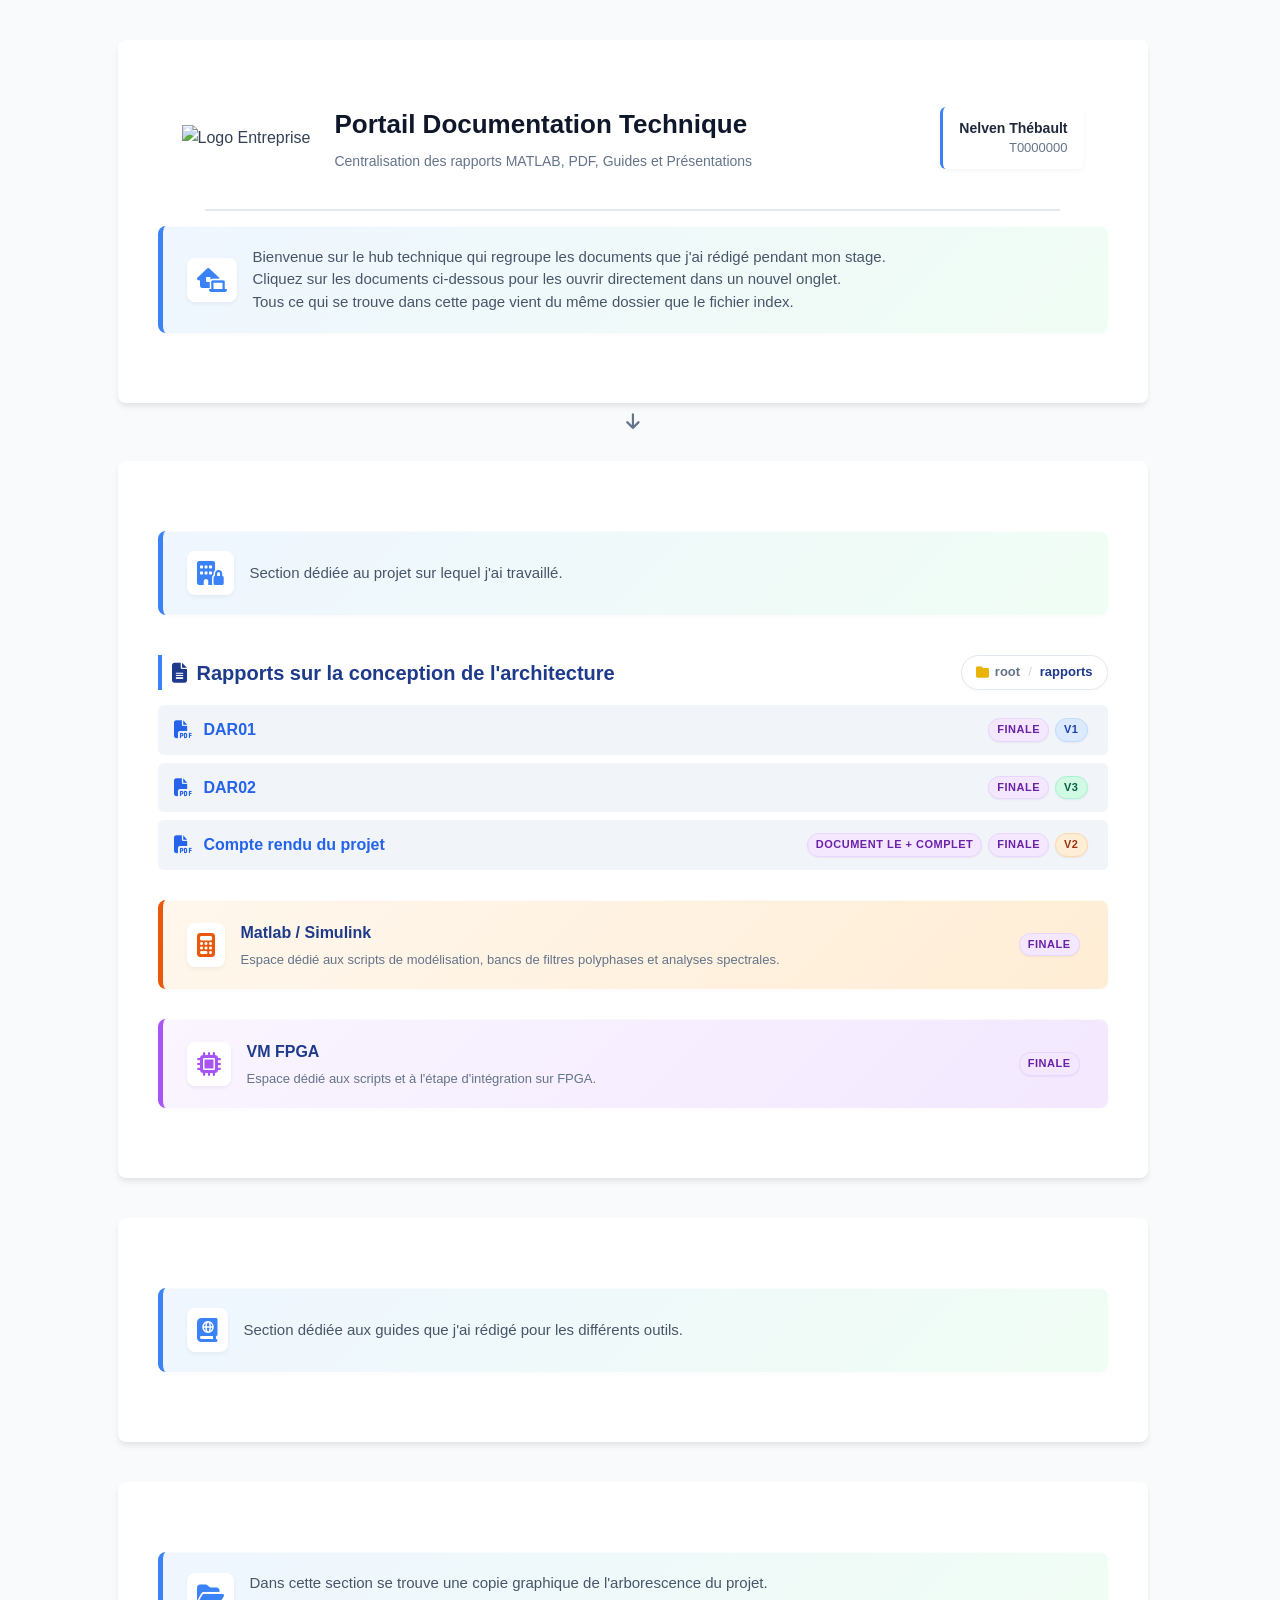
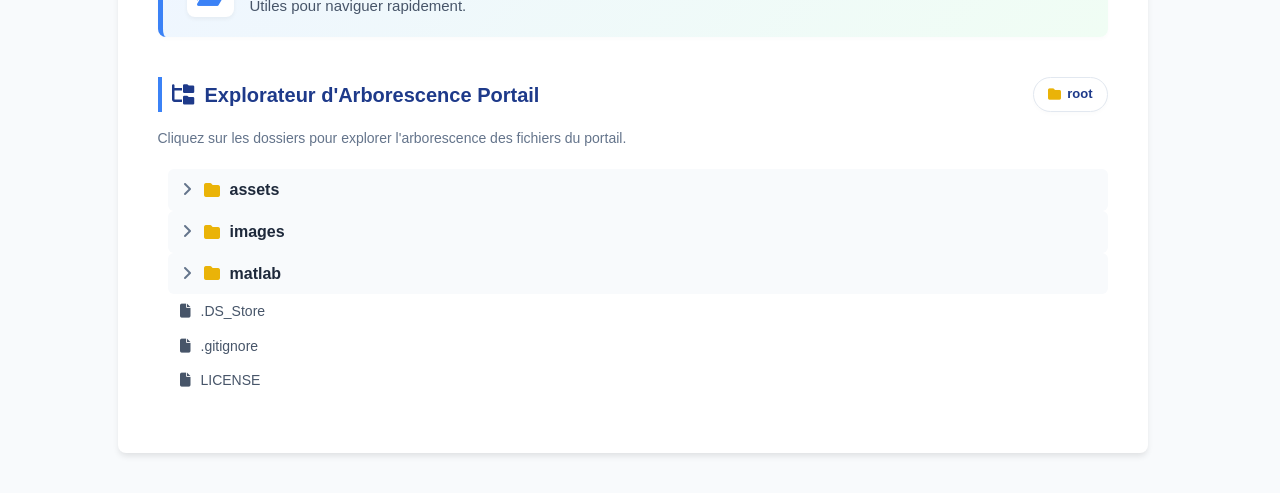
==== index.html @ 9fe00c9d "setup" ====
<!DOCTYPE html>
<html lang="fr">
<head>
    <meta charset="UTF-8">
    <title>Portail de Documentation Technique</title>
    <link rel="stylesheet" href="https://cdnjs.cloudflare.com/ajax/libs/font-awesome/6.5.1/css/all.min.css">
    <link rel="stylesheet" href="assets/style.css">
    <link rel="icon" type="image/svg+xml" href="assets/favicon.svg">
    <link rel="stylesheet" href="https://cdn.jsdelivr.net/npm/katex@0.16.9/dist/katex.min.css">

    <script defer src="https://cdn.jsdelivr.net/npm/katex@0.16.9/dist/katex.min.js"></script>

    <script defer src="https://cdn.jsdelivr.net/npm/katex@0.16.9/dist/contrib/auto-render.min.js" 
        onload="renderMathInElement(document.body);"></script>
</head>
<body>

    <div class="container">

        <header class="main-header">
            <div class="logo-container">
                <img src="images/logo.png" alt="Logo Entreprise" class="logo">
            </div>
            
            <div class="header-text">
                <h1>Portail Documentation Technique</h1>
                <p>Centralisation des rapports MATLAB, PDF, Guides et Présentations</p>
            </div>

            <div class="user-info">
                <div class="user-name">Nelven Thébault</div>
                <div>T0000000</div>
            </div>
        </header>
    
      <div class="welcome-box">
        <i class="fa-solid fa-house-laptop"></i>
        <p>Bienvenue sur le hub technique qui regroupe les documents que j'ai rédigé pendant mon stage.
            <br> Cliquez sur les documents ci-dessous pour les ouvrir directement dans un nouvel onglet.
            <br> Tous ce qui se trouve dans cette page vient du même dossier que le fichier index.
        </p>
      </div>
    </div>

    <p style="display: flex; justify-content: center; align-items: center; margin: 10px 0 -10px 0;">
      <i class="fa-solid fa-arrow-down" style="color: #64748b; font-size: 18px;"></i>
    </p>

    <div class="sub-container">
      <div class="welcome-box">
        <i class="fa-solid fa-building-lock"></i>
        <p>Section dédiée au projet sur lequel j'ai travaillé.
        </p>
      </div>
        <h2 class="has-nav">
          <span><i class="fa-solid fa-file-alt"></i> Rapports sur la conception de l'architecture</span>
          <span class="location-pill" data-tooltip="Emplacement du dossier dans le projet">
              <i class="fa-solid fa-folder icon-folder"></i>
              <span class="path-root">root</span>
              <span class="path-separator">/</span>
              <span class="path-current">rapports</span>
          </span>
      </h2>
      <ul class="doc-list">
          <li>
              <a href="rapports/DAR01_AMI_Bi-freq_v1_0.pdf" target="_blank" data-tooltip="[FR] Objectif technique
              ">
                  <i class="fa-solid fa-file-pdf doc-icon icon-pdf"></i> DAR01
                  <span class="badge-group">
                      <span class="badge v-finale">finale</span>
                      <span class="badge v-blue">V1</span>
                  </span>
              </a>
          </li>
          <li>
              <a href="rapports/DAR02_AMI_Bi-freq_v3_0.pdf" target="_blank" data-tooltip="[FR] Objectif technique">
                  <i class="fa-solid fa-file-pdf doc-icon icon-pdf"></i> DAR02
                  <span class="badge-group">
                      <span class="badge v-finale">finale</span>
                      <span class="badge v-green">V3</span>
                  </span>
              </a>
          </li>
          <li>
            <a href="assets/attente.html?message=Fichier%20pas%20encore%20ajoute" target="_blank" data-tooltip="[FR] Objectif technique : un rapport qui explique et
                résume tout ce que j'ai fait concernant le projet AMI.">
                <i class="fa-solid fa-file-pdf doc-icon icon-pdf"></i> Compte rendu du projet
                <span class="badge-group">
                    <span class="badge v-finale">document le + complet</span>
                    <span class="badge v-finale">finale</span>
                    <span class="badge v-orange">V2</span>
                </span>
            </a>
        </li>
      </ul>
 
        <a href="matlab/index.html" class="welcome-box clickable-box border-orange orange-theme" data-tooltip="Accéder à l'index des scripts de simulation, analyses temporelles et fonctions de traitement du signal MATLAB.">
            <i class="fa-solid fa-calculator icon-matlab"></i>
            
            <div class="box-content">
                <h3>Matlab / Simulink</h3>
                <p>Espace dédié aux scripts de modélisation, bancs de filtres polyphases et analyses spectrales.</p>
            </div>
            
            <span class="badge-group">
                <span class="badge v-finale">Finale</span>
            </span>
        </a>
    
        <a href="assets/attente.html?message=Espace%20pas%20encore%20pret" class="welcome-box clickable-box border-purple purple-theme" data-tooltip="Accéder à l'environnement de synthèse, outils de placement-routage et programmation FPGA.">
            <i class="fa-solid fa-microchip icon-fpga"></i>
            
            <div class="box-content">
                <h3>VM FPGA</h3>
                <p>Espace dédié aux scripts et à l'étape d'intégration sur FPGA.</p>
            </div>
            
            <span class="badge-group">
                <span class="badge v-finale">Finale</span>
            </span>
        </a>
    </div>

    <div class="sub-container">
        <div class="welcome-box">
            <i class="fa-solid fa-atlas"></i>
            <p>Section dédiée aux guides que j'ai rédigé pour les différents outils.
            </p>
        </div>
    </div>

    <!-- MAJ script python-->

    <div class="tree-container">
        <div class="welcome-box">
            <i class="fa-solid fa-folder-open"></i>
            <p>Dans cette section se trouve une copie graphique de l'arborescence du projet.
                <br> Utiles pour naviguer rapidement.
            </p>
        </div>
        <h2 class="has-nav">
            <span><i class="fa-solid fa-folder-tree"></i> Explorateur d'Arborescence Portail</span>
            <span class="location-pill" data-tooltip="Emplacement du dossier dans le projet">
                <i class="fa-solid fa-folder icon-folder"></i>
                <span class="path-current">root</span>
            </span>
        </h2>
        <p style="font-size: 14px; color: #64748b; margin-bottom: 20px;">Cliquez sur les dossiers pour explorer l'arborescence des fichiers du portail.</p>
    
        <ul class="tree-view">
            
            <span style="display:none;" id="START_KEY"></span>
<li>
  <details>
    <summary><i class='fa-solid fa-folder icon-folder'></i> assets</summary>
    <div class='folder-content'>
      <ul class='tree-view'>
<li>
  <a class='file-item' href='assets/favicon.svg' target='_blank'>
    <i class='fa-solid fa-file-image icon-tree-image'></i> favicon.svg
  </a>
</li>
<li>
  <a class='file-item' href='assets/faviconF.svg' target='_blank'>
    <i class='fa-solid fa-file-image icon-tree-image'></i> faviconF.svg
  </a>
</li>
<li>
  <a class='file-item' href='assets/faviconM.svg' target='_blank'>
    <i class='fa-solid fa-file-image icon-tree-image'></i> faviconM.svg
  </a>
</li>
      </ul>
    </div>
  </details>
</li>
<li>
  <details>
    <summary><i class='fa-solid fa-folder icon-folder'></i> images</summary>
    <div class='folder-content'>
      <ul class='tree-view'>
<li>
  <a class='file-item' href='images/.DS_Store' target='_blank'>
    <i class='fa-solid fa-file icon-generic'></i> .DS_Store
  </a>
</li>
      </ul>
    </div>
  </details>
</li>
<li>
  <details>
    <summary><i class='fa-solid fa-folder icon-folder'></i> matlab</summary>
    <div class='folder-content'>
      <ul class='tree-view'>
      </ul>
    </div>
  </details>
</li>
<li>
  <a class='file-item' href='.DS_Store' target='_blank'>
    <i class='fa-solid fa-file icon-generic'></i> .DS_Store
  </a>
</li>
<li>
  <a class='file-item' href='.gitignore' target='_blank'>
    <i class='fa-solid fa-file icon-generic'></i> .gitignore
  </a>
</li>
<li>
  <a class='file-item' href='LICENSE' target='_blank'>
    <i class='fa-solid fa-file icon-generic'></i> LICENSE
  </a>
</li>

<span style="display:none;" id="END_KEY"></span>
            
        </ul> 
    </div>
  <div id="lightbox" class="lightbox" onclick="closeLightbox()">
      <span class="lightbox-close">&times;</span>
      <img id="lightbox-img" src="" alt="Version agrandie">
  </div>
  <script src="assets/lightbox.js" defer></script>
</body>
</html>
---- assets/style.css ----
/* ==========================================
   CHARTE GRAPHIQUE PARTAGÉE (style.css)
   ========================================== 

   -----
   Nelven THEBAULT - 20/06/2026
   -----
*/

/* DÉFINITION DES VARIABLES DE COULEURS (Thème Bleu par défaut) */
:root {
    --theme-primary: #3b82f6;       /* Bleu vif d'origine */
    --theme-dark: #1e3a8a;          /* Bleu foncé d'origine */
    --theme-hover: #2563eb;         /* Bleu hover d'origine */
    --theme-shadow-rgb: 37, 99, 235; /* Base RVB pour l'ombre de l'animation */
}

/* CONFIGURATION DE BASE */
body {
    font-family: 'Segoe UI', Tahoma, Geneva, Verdana, sans-serif;
    line-height: 1.6;
    margin: 0;
    padding: 40px;
    background-color: #f8fafc;
    color: #334155;
}

.container {
    max-width: 950px;
    margin: 0 auto;
    background: #ffffff;
    padding: 40px;
    border-radius: 8px;
    box-shadow: 0 4px 6px -1px rgb(0 0 0 / 0.1);
}

/* BOUTON RETOUR CENTRALISÉ */
.btn-back {
    display: inline-flex;
    align-items: center;
    gap: 8px;
    color: #64748b;
    text-decoration: none;
    font-weight: 600;
    font-size: 14px;
    margin-bottom: 20px;
    padding: 6px 12px;
    border-radius: 6px;
    background: #f1f5f9;
    transition: all 0.2s ease;
    width: fit-content;
}

.btn-back:hover {
    color: var(--theme-primary); /* S'adapte automatiquement à la couleur de la page ! */
    background: #e2e8f0;
    transform: translateX(-2px);
}

/* EN-TÊTE CONFIGURÉ EN FLEXBOX ANTI-ZOOM & STYLE "WELCOME BOX" */
.main-header {
    display: flex;
    align-items: center; 
    gap: 24px;          
    margin-bottom: 30px;
    padding: 24px;
    flex-wrap: wrap; 
    position: relative; 
}

/* CRÉATION DE LA LIGNE GRISE SÉPARATRICE RACCOURCIE ET CENTRÉE */
.main-header::after {
    content: "";
    position: absolute;
    bottom: -15px; 
    left: 5%;      
    width: 90%;    
    height: 2px;   
    background-color: #e2e8f0; 
}

.logo-container {
    flex-shrink: 0;     
    display: flex;
    align-items: center;
}

.logo {
    max-height: 60px;   
    width: auto;        
    display: block;
    object-fit: contain;
}

.header-text {
    flex: 1;
    min-width: 250px; 
}

.header-text h1 {
    font-size: 26px;
    color: #0f172a;
    margin: 0;
}

.header-text p {
    font-size: 14px;
    color: #64748b;
    margin: 4px 0 0 0;
}

/* BLOC COORDONNÉES ASSORTI ET SÉCURISÉ POUR LE ZOOM */
.user-info {
    margin-left: auto;  
    text-align: right;  
    font-size: 13px;
    line-height: 1.4;
    color: #64748b;
    background: #ffffff;
    padding: 12px 16px;
    border-radius: 6px;
    box-shadow: 0 2px 4px rgba(0, 0, 0, 0.04);
    border-left: 3px solid var(--theme-primary); 
    flex-shrink: 0;
}

.user-info .user-name {
    font-weight: 600;
    color: #1e293b;
    font-size: 14px;
}

/* SECTIONS & CONTENU */
h2 {
    font-size: 20px;
    color: var(--theme-dark); 
    margin-top: 40px;
    margin-bottom: 15px;
    border-left: 4px solid var(--theme-primary); 
    padding-left: 10px;
}

/* CLASSE DÉRIVÉE POUR LES TITRES AVEC NAVIGATION / PILULE */
h2.has-nav {
    display: flex;
    justify-content: space-between; /* Pousse la pilule tout à droite */
    align-items: center;            /* Aligne verticalement le titre et la pilule */
}

/* Optionnel : Empêche l'icône et le texte du titre de se décoller */
h2.has-nav > span:first-child {
    display: inline-flex;
    align-items: center;
    gap: 10px; /* Garde l'icône et le texte soudés */
}

.doc-list {
    list-style: none;
    padding: 0;
    margin: 0;
}

.doc-list li {
    padding: 12px 16px;
    background: #f1f5f9;
    margin-bottom: 8px;
    border-radius: 6px;
    transition: background-color 0.3s ease, box-shadow 0.3s ease;
}

.doc-list li:hover {
    background: #e2e8f0;
    animation: docBreath 3s ease-in-out infinite; 
}

@keyframes docBreath {
    0% {
        box-shadow: 0 0 0 0 rgba(var(--theme-shadow-rgb), 0);
        transform: scale(1);
    }
    50% {
        box-shadow: 0 4px 12px rgba(var(--theme-shadow-rgb), 0.15);
        transform: scale(1.005); 
    }
    100% {
        box-shadow: 0 0 0 0 rgba(var(--theme-shadow-rgb), 0);
        transform: scale(1);
    }
}

.doc-list a {
    color: var(--theme-hover); 
    text-decoration: none;
    font-weight: 600;
    display: flex;
    align-items: center;
    gap: 12px;       
    width: 100%;     
}

.doc-list a:hover {
    color: #1e293b;
}

.doc-icon { font-size: 18px; }

.welcome-text {
    text-align: center;
    color: #64748b;
    font-size: 15px;
    margin-top: 20px;
    margin-bottom: 20px;
}

/* BLOC D'ACCUEIL MODERNE */
.welcome-box {
    background: linear-gradient(135deg, #eff6ff 0%, #f0fdf4 100%); 
    border-left: 5px solid var(--theme-primary); 
    border-radius: 8px; 
    padding: 20px 24px;
    margin: 30px 0;
    box-shadow: 0 2px 4px rgba(0, 0, 0, 0.02), inset 0 1px 0 rgba(255, 255, 255, 0.6);
    display: flex;
    align-items: center;
    gap: 16px; 
}

.welcome-box i {
    font-size: 24px;
    color: var(--theme-primary); 
    background: #ffffff;
    padding: 10px;
    border-radius: 8px;
    box-shadow: 0 2px 4px rgba(0, 0, 0, 0.05);
}

.welcome-box p {
    margin: 0;
    font-size: 15px;
    color: #475569;
    font-weight: 500;
    line-height: 1.5;
    text-align: left; 
}

/* Déclinaison Orange (Idéal pour la section MATLAB / Simulink) */
.welcome-box.orange-theme {
    background: linear-gradient(135deg, #fff7ed 0%, #ffedd5 100%); /* Dégradé doux vers l'orange */
    border-left: 5px solid #e15b13; /* Bordure orange MATLAB active */
}

/* Déclinaison Violette (Idéal pour la section FPGA / Hardware) */
.welcome-box.purple-theme {
    background: linear-gradient(135deg, #faf5ff 0%, #f3e8ff 100%); /* Dégradé doux vers le violet */
    border-left: 5px solid #8b5cf6; /* Bordure violette active */
}

.tree-container, .new-container, .sub-container {
    max-width: 950px;
    margin: 40px auto 0 auto; 
    background: #ffffff;
    padding: 40px;
    border-radius: 8px;
    box-shadow: 0 4px 6px -1px rgb(0 0 0 / 0.1);
}

/* STYLE DE L'ARBORESCENCE */
.tree-view {
    font-family: 'Segoe UI', Tahoma, Geneva, Verdana, sans-serif;
    list-style-type: none;
    padding-left: 10px;
}

.tree-view details {
    margin-custom: 5px;
    transition: all 0.2s ease;
}

.tree-view summary {
    display: flex;
    align-items: center;
    gap: 10px;
    padding: 8px 12px;
    background: #f8fafc;
    border-radius: 6px;
    cursor: pointer;
    font-weight: 600;
    color: #1e293b;
    list-style: none; 
    transition: background 0.2s;
}

.tree-view summary:hover { background: #e2e8f0; }
.tree-view summary::-webkit-details-marker { display: none; }

.tree-view summary::before {
    content: "\f105"; 
    font-family: "Font Awesome 6 Free";
    font-weight: 900;
    color: #64748b;
    transition: transform 0.2s ease;
    width: 14px;
    text-align: center;
}

.tree-view details[open] > summary::before { transform: rotate(90deg); }

.tree-view .folder-content {
    padding-left: 28px;
    margin-top: 4px;
    margin-bottom: 8px;
    border-left: 2px dashed #cbd5e1; 
}

.tree-view .file-item {
    display: flex;
    align-items: center;
    gap: 10px;       
    color: #475569;
    text-decoration: none;
    font-size: 14px;
    border-radius: 4px;
    font-weight: 500;
    padding: 6px 12px;
    width: 100%;
    box-sizing: border-box;
}

.tree-view .file-item:hover {
    background: #f1f5f9;
    color: var(--theme-hover); 
}

.icon-folder { color: #eab308; } 
.icon-tree-pdf { color: #dc2626; } 
.icon-tree-matlab { color: #ea580c; } 
/* Couleur spécifique pour les fichiers images */
.icon-tree-image { color: #0d9488; } /* Vert/Teal */

.badge-group {
    display: flex;
    align-items: center;
    gap: 6px;           
    margin-left: auto;  
    margin-right: 4px;  
    flex-shrink: 0;     
}

.badge {
    display: inline-flex;
    align-items: center;
    justify-content: center;
    font-size: 11px;
    font-weight: 700;
    padding: 2px 8px;
    border-radius: 20px;
    text-transform: uppercase;
    letter-spacing: 0.5px;
    user-select: none;
    box-shadow: 0 1px 2px rgba(0, 0, 0, 0.05);
    flex-shrink: 0;
}

.badge.v-blue { background-color: #dbeafe; color: #1e40af; border: 1px solid #bfdbfe; }
.badge.v-green { background-color: #d1fae5; color: #065f46; border: 1px solid #a7f3d0; }
.badge.v-orange { background-color: #ffedd5; color: #9a3412; border: 1px solid #fed7aa; }
.badge.v-gray { background-color: #f1f5f9; color: #475569; border: 1px solid #e2e8f0; }
.badge.v-finale { background-color: #f3e8ff; color: #6b21a8; border: 1px solid #e9d5ff; }

/* CONFIGURATION DE L'INFOBULLE */
.doc-list li, .tree-view .file-item { position: relative; }

[data-tooltip]::after {
    content: attr(data-tooltip);
    position: absolute;
    left: 50%;
    transform: translateX(-50%) scale(0.9);
    bottom: 150%;                
    background: linear-gradient(135deg, #eff6ff 0%, #f0fdf4 100%);
    color: #475569;              
    border-left: 4px solid var(--theme-primary); 
    font-size: 13px;
    font-weight: 500;
    line-height: 1.5;
    padding: 10px 14px;
    border-radius: 6px;          
    white-space: normal;         
    width: 280px;                
    box-shadow: 0 10px 15px -3px rgba(var(--theme-shadow-rgb), 0.1), 0 4px 6px -4px rgba(var(--theme-shadow-rgb), 0.1);
    opacity: 0;
    pointer-events: none;        
    transition: opacity 0.2s ease, transform 0.2s ease;
    z-index: 100;                
}

[data-tooltip]::before {
    content: "";
    position: absolute;
    left: 50%;
    transform: translateX(-50%);
    border-width: 6px 6px 0 6px;
    border-style: solid;
    border-color: var(--theme-primary) transparent transparent transparent; 
    bottom: 136%;
    opacity: 0;
    transition: opacity 0.2s ease;
    z-index: 100;
}

[data-tooltip]:hover::after { opacity: 1; transform: translateX(-50%) scale(1); }
[data-tooltip]:hover::before { opacity: 1; }

.clickable-box {
    text-decoration: none; 
    transition: transform 0.25s ease, box-shadow 0.25s ease, background 0.25s ease;
    cursor: pointer;
    width: 100%;
    box-sizing: border-box;
}

.clickable-box:hover {
    transform: translateX(6px); 
    background: linear-gradient(135deg, #eff6ff 0%, #e8fbf0 100%); 
    box-shadow: 0 6px 12px rgba(var(--theme-shadow-rgb), 0.08); 
}

.clickable-box .box-content {
    display: flex;
    flex-direction: column;
    gap: 4px;
    flex: 1; 
}

.clickable-box .box-content h3 {
    margin: 0;
    font-size: 16px;
    color: #1e3a8a; 
    font-weight: 600;
}

.clickable-box .box-content p {
    margin: 0;
    font-size: 13px;
    color: #64748b; 
    font-weight: 400;
}

.clickable-box i.icon-matlab { color: #ea580c; flex-shrink: 0; }
.welcome-box.border-orange { border-left: 5px solid #ea580c; }
.text-orange { color: #9a3412 !important; }

/* BLOC EXTENSIBLE AU SURVOL */
.expandable-item {
    display: flex;
    flex-direction: column; 
    transition: all 0.3s ease-in-out;
}

.expandable-item .source-preview {
    max-height: 0;          
    overflow: hidden;       
    opacity: 0;
    transition: max-height 0.35s ease-in-out, opacity 0.25s ease-in-out, margin-top 0.25s ease-in-out;
    margin-top: 0;
}

.expandable-item .source-preview pre {
    margin: 0;
    padding: 12px;
    background: #ffffff;    
    border-left: 3px solid var(--theme-primary); 
    border-radius: 4px;
    font-family: 'Consolas', 'Courier New', monospace;
    font-size: 12px;
    color: #475569;
    line-height: 1.5;
    overflow-x: auto;       
}

/* L'état survolé/déplié du conteneur global */
.expandable-item:hover .source-preview,
.expandable-item.active .source-preview {
    opacity: 1;
    margin-top: 12px;
    
    /* On donne une marge de manœuvre immense pour que le code + le schéma rentrent */
    max-height: 1500px; 
}

.header-navigation {
    display: flex;
    justify-content: space-between; 
    align-items: center;
    margin-bottom: 20px;
    width: 100%;
}

.btn-back { margin-bottom: 0 !important; }

.location-pill {
    display: inline-flex;
    align-items: center;
    gap: 6px;
    background: #ffffff;
    padding: 6px 14px;
    border-radius: 20px; 
    font-size: 13px;
    font-weight: 600;
    color: #64748b; 
    border: 1px solid #e2e8f0;
    box-shadow: 0 2px 4px rgba(0, 0, 0, 0.02);
    user-select: none;
    cursor: default;
    position: relative; 
}

.location-pill:hover { border-color: #cbd5e1; background: #f8fafc; }
.location-pill i.icon-folder { color: #eab308; }
.path-separator { color: #cbd5e1; font-weight: 400; margin: 0 2px; }
.path-current { color: var(--theme-dark); font-weight: 700; } 

.welcome-box.border-purple { border-left: 5px solid #a855f7; }
.icon-fpga { color: #a855f7 !important; }
.text-purple { color: #6b21a8 !important; }
h2.text-purple { border-left: 4px solid #a855f7; }

html { scrollbar-gutter: stable; }

/* ==========================================================================
   BLOC RÉSUMÉ / COMMENTAIRE DE SECTION (VERSION CENTRÉE ET AFFINÉE)
   ========================================================================== */
   .section-summary {
    font-size: 14px;
    line-height: 1.6;
    color: #475569; /* Gris ardoise doux pour le texte */
    background-color: #f8fafc; /* Bleu/Gris ultra-léger et lumineux */
    
    /* Ajustement de la largeur et centrage automatique */
    width: 90%; /* Occupe 90% de la largeur du conteneur parent */
    max-width: 800px; /* Évite que le bloc devienne trop large sur très grand écran */
    
    /* Centrage horizontal (auto à gauche et à droite) */
    /* -15px en haut pour coller à la welcome-box, 30px en bas pour espacer de la suite */
    margin: -15px auto 30px auto; 
    
    padding: 14px 20px;
    border-radius: 8px; /* Arrondi complet et doux */
    box-shadow: 0 4px 6px -1px rgba(0, 0, 0, 0.01), 0 2px 4px -1px rgba(0, 0, 0, 0.005); /* Ombre ultra-discrète */
    
    border: 1px solid #f1f5f9; /* Bordure presque invisible pour détacher du fond blanc */
}

/* Reste identique pour les mises en valeur */
.section-summary strong {
    color: #1e293b;
    font-weight: 600;
}

/* Styles pour les listes à puces à l'intérieur du résumé */
.section-summary ul {
    margin: 8px 0 0 0;      /* Espace au-dessus de la liste */
    padding-left: 20px;     /* Décale la liste vers la droite */
    list-style-type: disc;  /* Force de jolies puces rondes */
}

.section-summary li {
    margin-bottom: 4px;     /* Espace léger entre chaque ligne de puce */
    color: #475569;         /* Même couleur grise douce que le reste du résumé */
}

/* Supprime la marge du dernier élément pour garder le bloc bien proportionné */
.section-summary li:last-child {
    margin-bottom: 0;
}

/* Couleur historique/communautaire de TeX (Cyan foncé / Sarcelle) */
.icon-tree-tex { color: #008080; }

/* ==========================================================================
   SYSTÈME LIGHTBOX (ZOOM IMAGE STYLE GOOGLE DRIVE)
   ========================================================================== */
   .lightbox {
    display: none; /* Caché par défaut */
    position: fixed;
    z-index: 9999; /* Reste au-dessus de tout le reste de la page */
    top: 0;
    left: 0;
    width: 100%;
    height: 100%;
    background-color: rgba(15, 23, 42, 0.9); /* Fond sombre ardoise très dense */
    backdrop-filter: blur(4px); /* Léger flou de l'arrière-plan pour le style */
    justify-content: center;
    align-items: center;
    cursor: zoom-out;
}

/* L'image agrandie */
/* Style par défaut pour l'image agrandie (PNG, JPG) */
.lightbox img {
    max-width: 90%;
    max-height: 85%;
    object-fit: contain;
    border-radius: 4px;
    box-shadow: 0 25px 50px -12px rgba(0, 0, 0, 0.5);
    background-color: transparent; /* Transparent pour les PNG */
    
    transform: scale(0.95);
    opacity: 0;
    transition: transform 0.2s ease-out, opacity 0.2s ease-out;
}

/* ÉTAT SPÉCIFIQUE : Si l'image ouverte est un schéma SVG */
.lightbox img.is-svg {
    background-color: #ffffff; /* Fond blanc pour faire ressortir les lignes noires */
    padding: 20px;            /* Espace interne pour respirer */
    border-radius: 8px;
    width: 80%;               /* Force le SVG à occuper 80% de la largeur de l'écran */
    max-width: 1000px;        /* Limite maximale pour ne pas pixelliser les textes du schéma */
    height: auto;             /* Conserve les proportions d'origine */
}

/* Quand la lightbox est active */
.lightbox.active {
    display: flex;
}

.lightbox.active img {
    transform: scale(1);
    opacity: 1;
}

/* Bouton Fermer (la croix en haut à droite) */
.lightbox-close {
    position: absolute;
    top: 20px;
    right: 30px;
    color: #f1f5f9;
    font-size: 40px;
    font-weight: bold;
    cursor: pointer;
    transition: color 0.2s;
}

.lightbox-close:hover {
    color: #94a3b8;
}
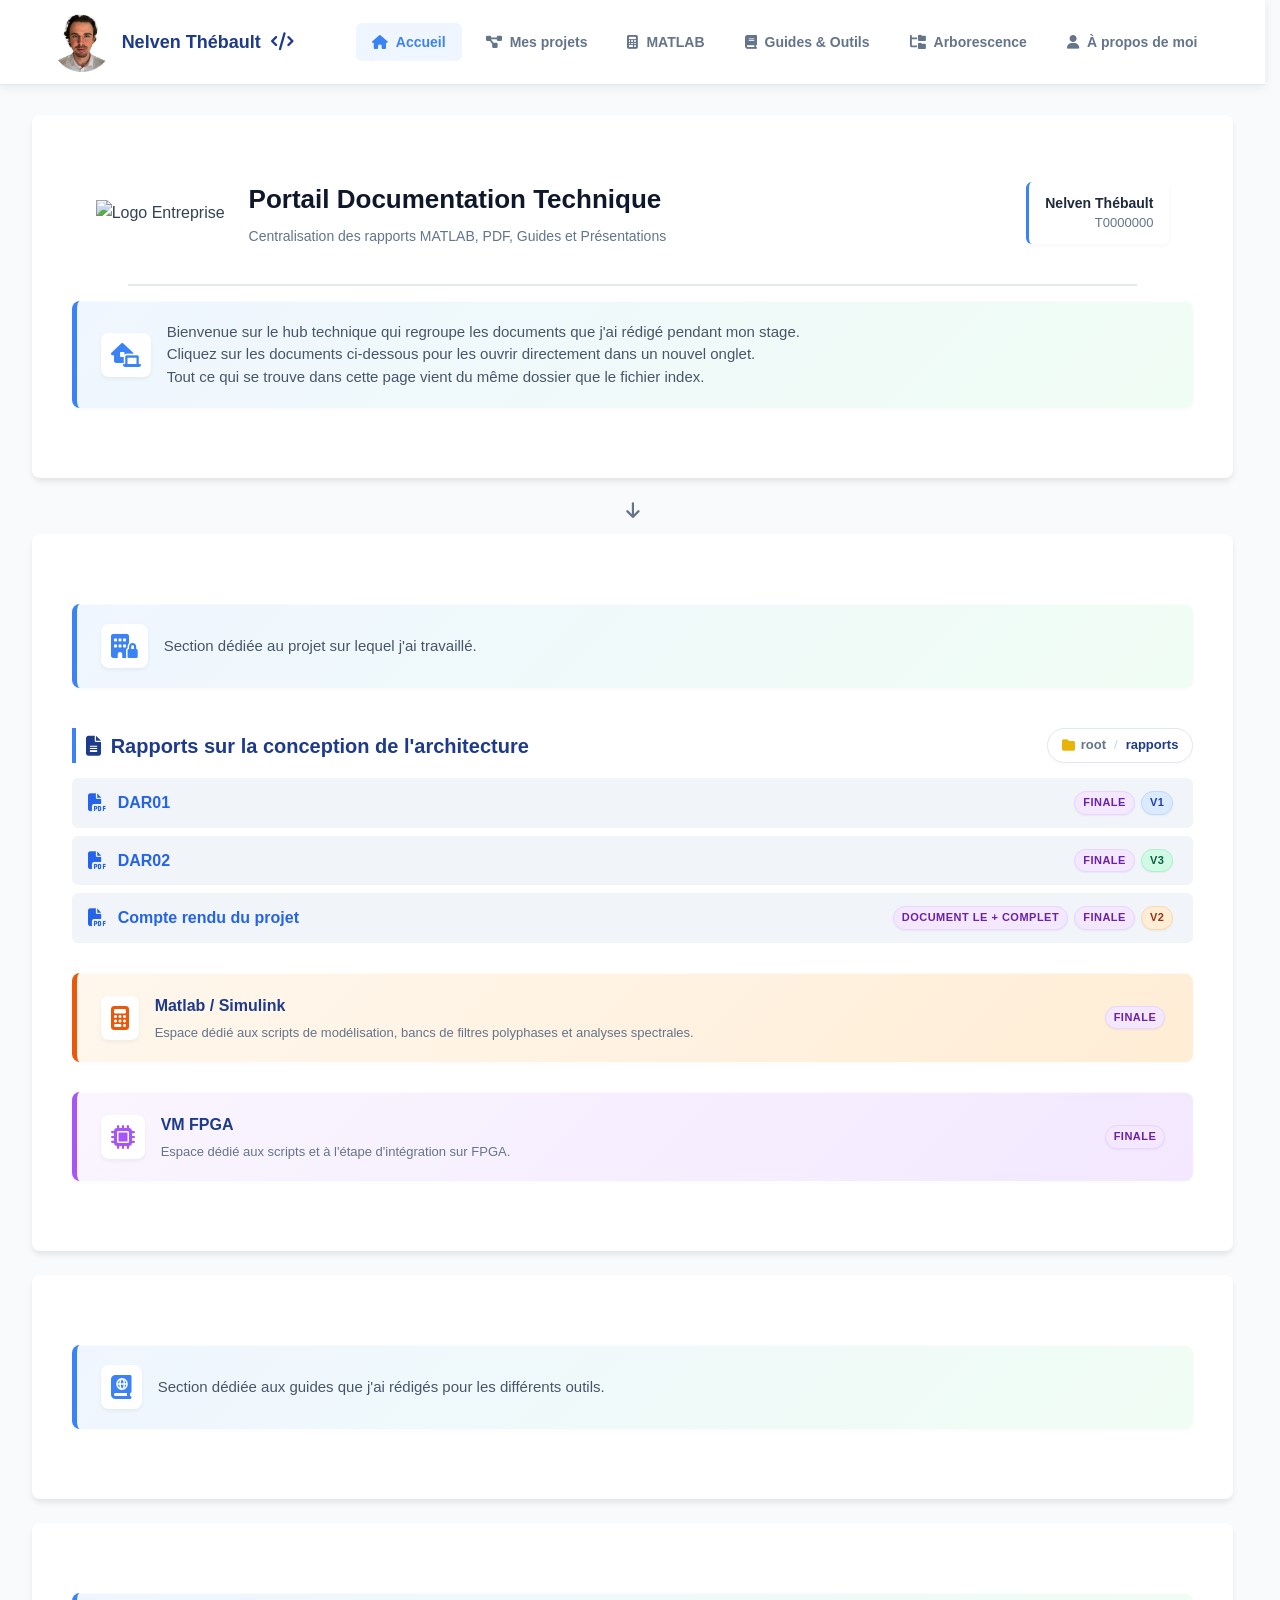
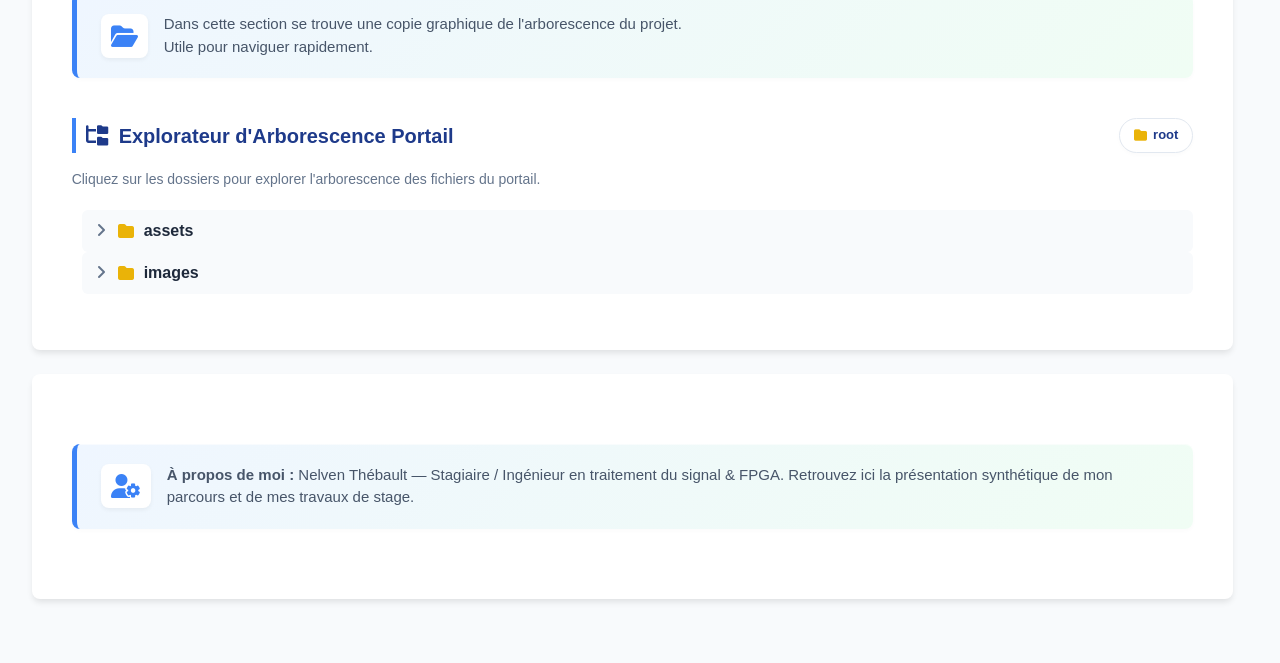
==== commit d45548df: "refont + ajout nav barre" ====
--- a/index.html
+++ b/index.html
@@ -2,6 +2,7 @@
 <html lang="fr">
 <head>
     <meta charset="UTF-8">
+    <meta name="viewport" content="width=device-width, initial-scale=1.0">
     <title>Portail de Documentation Technique</title>
     <link rel="stylesheet" href="https://cdnjs.cloudflare.com/ajax/libs/font-awesome/6.5.1/css/all.min.css">
     <link rel="stylesheet" href="assets/style.css">
@@ -9,13 +10,29 @@
     <link rel="stylesheet" href="https://cdn.jsdelivr.net/npm/katex@0.16.9/dist/katex.min.css">
 
     <script defer src="https://cdn.jsdelivr.net/npm/katex@0.16.9/dist/katex.min.js"></script>
-
     <script defer src="https://cdn.jsdelivr.net/npm/katex@0.16.9/dist/contrib/auto-render.min.js" 
         onload="renderMathInElement(document.body);"></script>
 </head>
 <body>
 
-    <div class="container">
+    <!-- BARRE DE NAVIGATION SUPÉRIEURE (NAVBAR) -->
+    <nav class="top-navbar">
+        <div class="navbar-container">
+            <a href="index.html" class="nav-brand">
+              <img src="images/profile-pic.jpeg" alt="Ma tête" class="logo"> Nelven Thébault <i class="fa-solid fa-code"></i>
+            </a>
+            <ul class="nav-links">
+                <li><a href="#accueil" class="active"><i class="fa-solid fa-house"></i> Accueil</a></li>
+                <li><a href="#projets"><i class="fa-solid fa-diagram-project"></i> Mes projets</a></li>
+                <li><a href="matlab/index.html"><i class="fa-solid fa-calculator"></i> MATLAB</a></li>
+                <li><a href="#guides"><i class="fa-solid fa-book"></i> Guides & Outils</a></li>
+                <li><a href="#arborescence"><i class="fa-solid fa-folder-tree"></i> Arborescence</a></li>
+                <li><a href="#a-propos"><i class="fa-solid fa-user"></i> À propos de moi</a></li>
+            </ul>
+        </div>
+    </nav>
+
+    <div class="container" id="accueil">
 
         <header class="main-header">
             <div class="logo-container">
@@ -37,7 +54,7 @@
         <i class="fa-solid fa-house-laptop"></i>
         <p>Bienvenue sur le hub technique qui regroupe les documents que j'ai rédigé pendant mon stage.
             <br> Cliquez sur les documents ci-dessous pour les ouvrir directement dans un nouvel onglet.
-            <br> Tous ce qui se trouve dans cette page vient du même dossier que le fichier index.
+            <br> Tout ce qui se trouve dans cette page vient du même dossier que le fichier index.
         </p>
       </div>
     </div>
@@ -46,11 +63,11 @@
       <i class="fa-solid fa-arrow-down" style="color: #64748b; font-size: 18px;"></i>
     </p>
 
-    <div class="sub-container">
+    <!-- SECTION MES PROJETS -->
+    <div class="sub-container" id="projets">
       <div class="welcome-box">
         <i class="fa-solid fa-building-lock"></i>
-        <p>Section dédiée au projet sur lequel j'ai travaillé.
-        </p>
+        <p>Section dédiée au projet sur lequel j'ai travaillé.</p>
       </div>
         <h2 class="has-nav">
           <span><i class="fa-solid fa-file-alt"></i> Rapports sur la conception de l'architecture</span>
@@ -63,8 +80,7 @@
       </h2>
       <ul class="doc-list">
           <li>
-              <a href="rapports/DAR01_AMI_Bi-freq_v1_0.pdf" target="_blank" data-tooltip="[FR] Objectif technique
-              ">
+              <a href="rapports/DAR01_AMI_Bi-freq_v1_0.pdf" target="_blank" data-tooltip="[FR] Objectif technique">
                   <i class="fa-solid fa-file-pdf doc-icon icon-pdf"></i> DAR01
                   <span class="badge-group">
                       <span class="badge v-finale">finale</span>
@@ -82,8 +98,7 @@
               </a>
           </li>
           <li>
-            <a href="assets/attente.html?message=Fichier%20pas%20encore%20ajoute" target="_blank" data-tooltip="[FR] Objectif technique : un rapport qui explique et
-                résume tout ce que j'ai fait concernant le projet AMI.">
+            <a href="assets/attente.html?message=Fichier%20pas%20encore%20ajoute" target="_blank" data-tooltip="[FR] Objectif technique : un rapport qui explique et résume tout ce que j'ai fait concernant le projet AMI.">
                 <i class="fa-solid fa-file-pdf doc-icon icon-pdf"></i> Compte rendu du projet
                 <span class="badge-group">
                     <span class="badge v-finale">document le + complet</span>
@@ -121,21 +136,22 @@
         </a>
     </div>
 
-    <div class="sub-container">
+    <!-- SECTION GUIDES & OUTILS -->
+    <div class="sub-container" id="guides">
         <div class="welcome-box">
             <i class="fa-solid fa-atlas"></i>
-            <p>Section dédiée aux guides que j'ai rédigé pour les différents outils.
-            </p>
-        </div>
-    </div>
-
+            <p>Section dédiée aux guides que j'ai rédigés pour les différents outils.</p>
+        </div>
+    </div>
+
+    
     <!-- MAJ script python-->
 
-    <div class="tree-container">
+    <div class="tree-container" id="arborescence">
         <div class="welcome-box">
             <i class="fa-solid fa-folder-open"></i>
             <p>Dans cette section se trouve une copie graphique de l'arborescence du projet.
-                <br> Utiles pour naviguer rapidement.
+                <br> Utile pour naviguer rapidement.
             </p>
         </div>
         <h2 class="has-nav">
@@ -148,7 +164,6 @@
         <p style="font-size: 14px; color: #64748b; margin-bottom: 20px;">Cliquez sur les dossiers pour explorer l'arborescence des fichiers du portail.</p>
     
         <ul class="tree-view">
-            
             <span style="display:none;" id="START_KEY"></span>
 <li>
   <details>
@@ -180,48 +195,31 @@
     <div class='folder-content'>
       <ul class='tree-view'>
 <li>
-  <a class='file-item' href='images/.DS_Store' target='_blank'>
-    <i class='fa-solid fa-file icon-generic'></i> .DS_Store
+  <a class='file-item' href='images/profile-pic.jpeg' target='_blank'>
+    <i class='fa-solid fa-file-image icon-tree-image'></i> profile-pic.jpeg
   </a>
 </li>
       </ul>
     </div>
   </details>
 </li>
-<li>
-  <details>
-    <summary><i class='fa-solid fa-folder icon-folder'></i> matlab</summary>
-    <div class='folder-content'>
-      <ul class='tree-view'>
-      </ul>
-    </div>
-  </details>
-</li>
-<li>
-  <a class='file-item' href='.DS_Store' target='_blank'>
-    <i class='fa-solid fa-file icon-generic'></i> .DS_Store
-  </a>
-</li>
-<li>
-  <a class='file-item' href='.gitignore' target='_blank'>
-    <i class='fa-solid fa-file icon-generic'></i> .gitignore
-  </a>
-</li>
-<li>
-  <a class='file-item' href='LICENSE' target='_blank'>
-    <i class='fa-solid fa-file icon-generic'></i> LICENSE
-  </a>
-</li>
-
 <span style="display:none;" id="END_KEY"></span>
-            
         </ul> 
     </div>
-  <div id="lightbox" class="lightbox" onclick="closeLightbox()">
-      <span class="lightbox-close">&times;</span>
-      <img id="lightbox-img" src="" alt="Version agrandie">
-  </div>
-  <script src="assets/lightbox.js" defer></script>
+
+    <!-- SECTION À PROPOS DE MOI -->
+    <div class="sub-container" id="a-propos">
+        <div class="welcome-box">
+            <i class="fa-solid fa-user-gear"></i>
+            <p><strong>À propos de moi :</strong> Nelven Thébault — Stagiaire / Ingénieur en traitement du signal & FPGA. Retrouvez ici la présentation synthétique de mon parcours et de mes travaux de stage.</p>
+        </div>
+    </div>
+
+    <div id="lightbox" class="lightbox" onclick="closeLightbox()">
+        <span class="lightbox-close">&times;</span>
+        <img id="lightbox-img" src="" alt="Version agrandie">
+    </div>
+    <script src="assets/lightbox.js" defer></script>
+
 </body>
-</html>
-
+</html>
--- a/assets/style.css
+++ b/assets/style.css
@@ -15,12 +15,75 @@
     --theme-shadow-rgb: 37, 99, 235; /* Base RVB pour l'ombre de l'animation */
 }
 
+/* ==========================================
+   BARRE DE NAVIGATION SUPÉRIEURE (NAVBAR)
+   ========================================== */
+   .top-navbar {
+    position: sticky;
+    top: 0;
+    z-index: 1000;
+    background: #ffffff;
+    box-shadow: 0 2px 10px rgba(0, 0, 0, 0.08);
+    border-bottom: 1px solid #e2e8f0;
+    margin-bottom: 30px;
+}
+
+.navbar-container {
+    max-width: 1400px;
+    width: 95%;
+    margin: 0 auto;
+    display: flex;
+    justify-content: space-between;
+    align-items: center;
+    padding: 12px 20px;
+    box-sizing: border-box;
+}
+
+.nav-brand {
+    font-weight: 700;
+    font-size: 18px;
+    color: var(--theme-dark);
+    text-decoration: none;
+    display: flex;
+    align-items: center;
+    gap: 10px;
+}
+
+.nav-links {
+    display: flex;
+    list-style: none;
+    margin: 0;
+    padding: 0;
+    gap: 8px;
+    flex-wrap: wrap;
+}
+
+.nav-links a {
+    text-decoration: none;
+    color: #64748b;
+    font-weight: 600;
+    font-size: 14px;
+    padding: 8px 16px;
+    border-radius: 6px;
+    transition: all 0.2s ease;
+    display: flex;
+    align-items: center;
+    gap: 8px;
+}
+
+.nav-links a:hover,
+.nav-links a.active {
+    color: var(--theme-primary);
+    background-color: #eff6ff;
+}
+
+
 /* CONFIGURATION DE BASE */
 body {
     font-family: 'Segoe UI', Tahoma, Geneva, Verdana, sans-serif;
     line-height: 1.6;
     margin: 0;
-    padding: 40px;
+    padding: 0 0 40px 0;
     background-color: #f8fafc;
     color: #334155;
 }
@@ -645,3 +708,13 @@
     color: #94a3b8;
 }
 
+/* Élargissement de tous les conteneurs pour le style portfolio */
+.container,
+.tree-container,
+.new-container,
+.sub-container {
+    max-width: 1400px;   /* Passage de 950px à 1400px */
+    width: 95%;          /* Occupe quasiment toute la largeur de l'écran */
+    margin: 24px auto;   /* Centrage automatique */
+    box-sizing: border-box;
+}
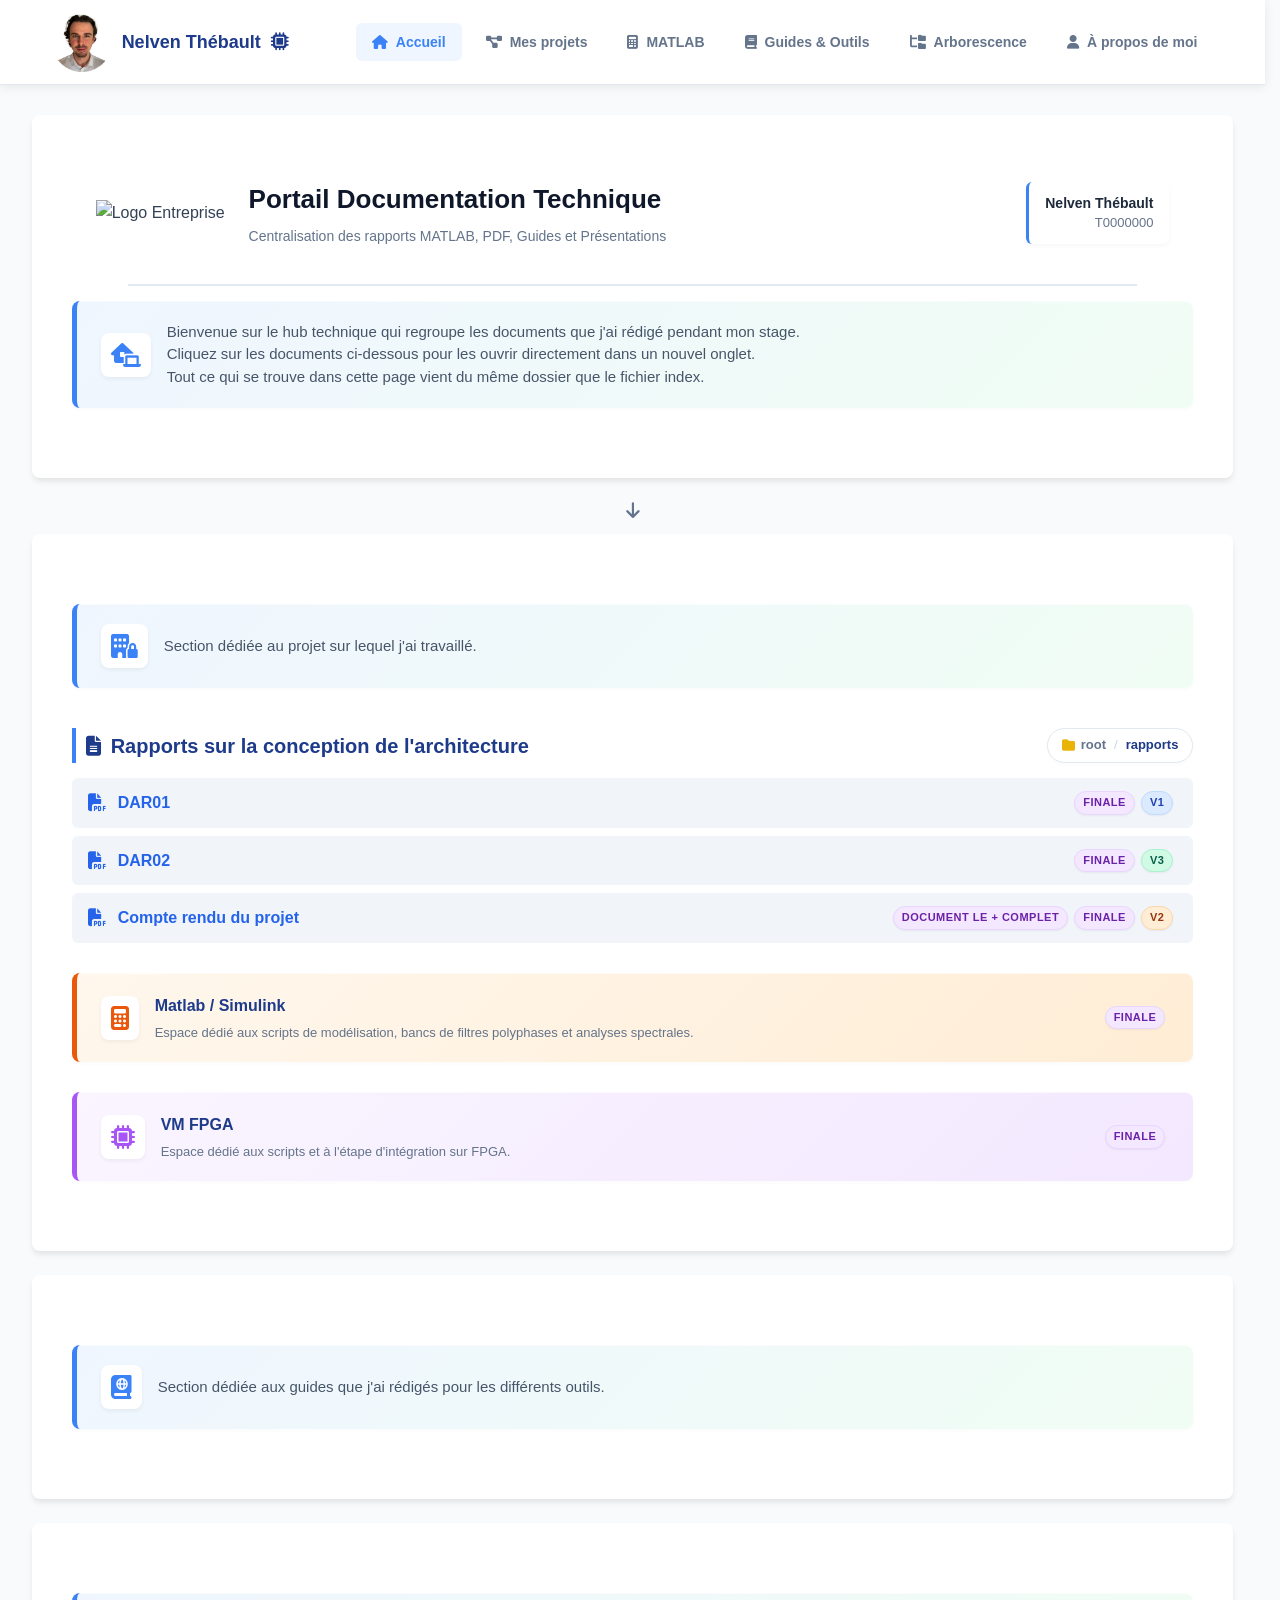
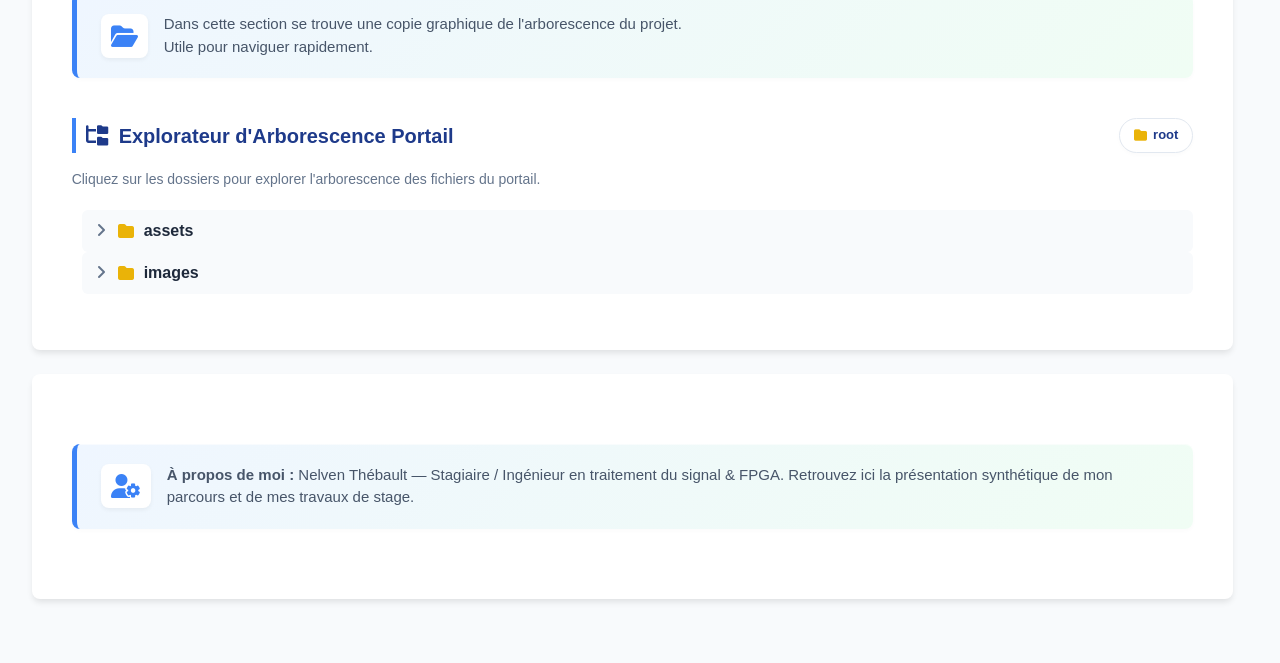
==== commit d938f4c5: "Update index.html" ====
--- a/index.html
+++ b/index.html
@@ -19,7 +19,7 @@
     <nav class="top-navbar">
         <div class="navbar-container">
             <a href="index.html" class="nav-brand">
-              <img src="images/profile-pic.jpeg" alt="Ma tête" class="logo"> Nelven Thébault <i class="fa-solid fa-code"></i>
+              <img src="images/profile-pic.jpeg" alt="Ma tête" class="logo"> Nelven Thébault <i class="fa-solid fa-microchip"></i>
             </a>
             <ul class="nav-links">
                 <li><a href="#accueil" class="active"><i class="fa-solid fa-house"></i> Accueil</a></li>
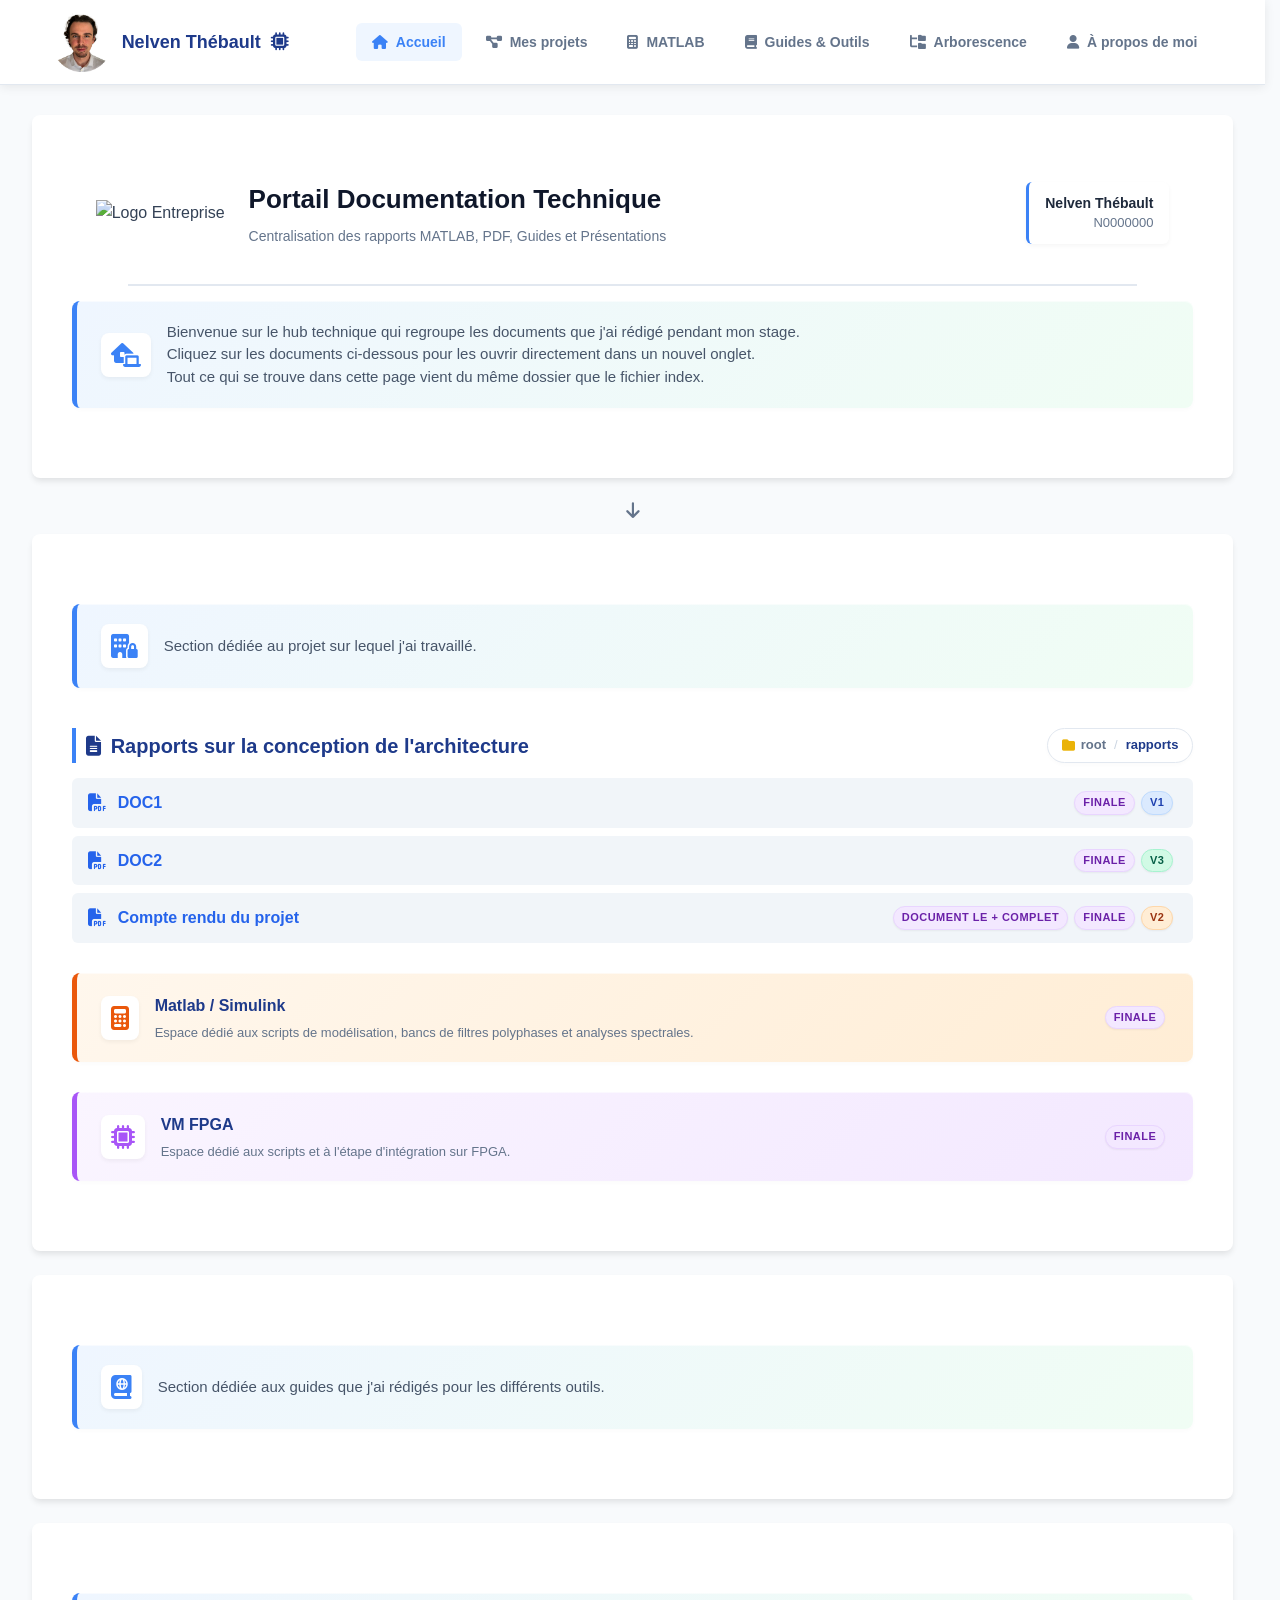
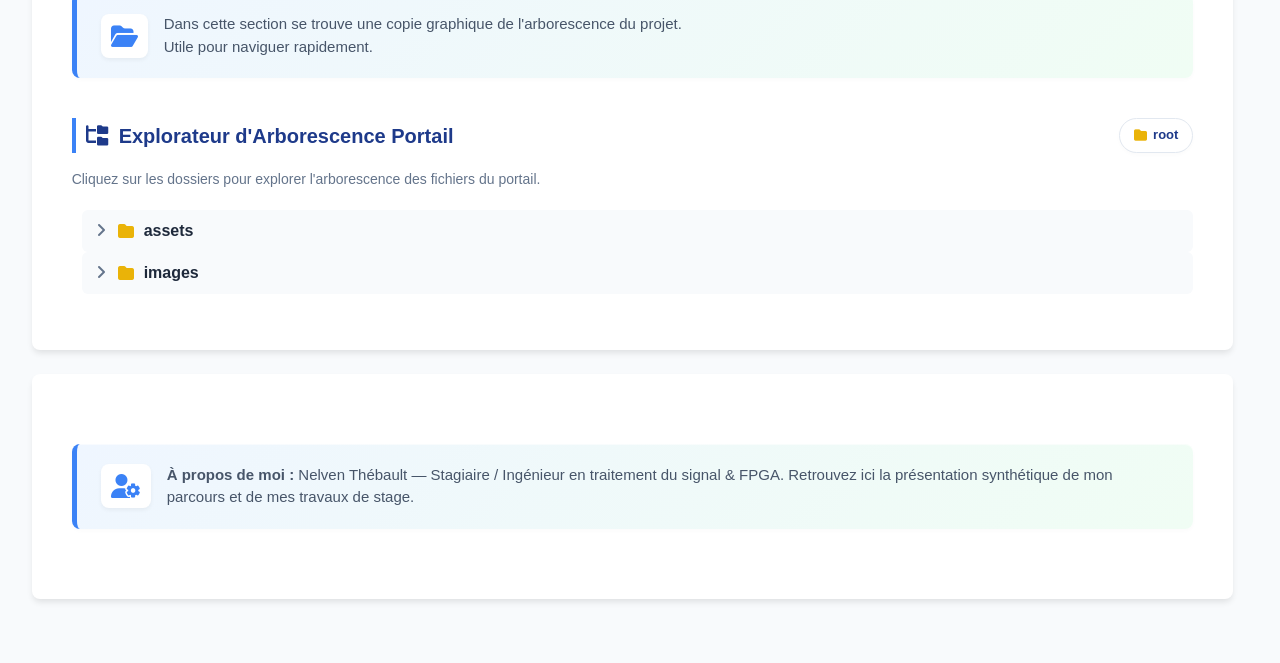
==== commit f74956ab: "Update index.html" ====
--- a/index.html
+++ b/index.html
@@ -46,7 +46,7 @@
 
             <div class="user-info">
                 <div class="user-name">Nelven Thébault</div>
-                <div>T0000000</div>
+                <div>N0000000</div>
             </div>
         </header>
     
@@ -80,8 +80,8 @@
       </h2>
       <ul class="doc-list">
           <li>
-              <a href="rapports/DAR01_AMI_Bi-freq_v1_0.pdf" target="_blank" data-tooltip="[FR] Objectif technique">
-                  <i class="fa-solid fa-file-pdf doc-icon icon-pdf"></i> DAR01
+              <a href="assets/attente.html?message=Fichier%20pas%20encore%20ajoute" target="_blank" data-tooltip="[FR] Objectif technique">
+                  <i class="fa-solid fa-file-pdf doc-icon icon-pdf"></i> DOC1
                   <span class="badge-group">
                       <span class="badge v-finale">finale</span>
                       <span class="badge v-blue">V1</span>
@@ -89,8 +89,8 @@
               </a>
           </li>
           <li>
-              <a href="rapports/DAR02_AMI_Bi-freq_v3_0.pdf" target="_blank" data-tooltip="[FR] Objectif technique">
-                  <i class="fa-solid fa-file-pdf doc-icon icon-pdf"></i> DAR02
+              <a href="assets/attente.html?message=Fichier%20pas%20encore%20ajoute" target="_blank" data-tooltip="[FR] Objectif technique">
+                  <i class="fa-solid fa-file-pdf doc-icon icon-pdf"></i> DOC2
                   <span class="badge-group">
                       <span class="badge v-finale">finale</span>
                       <span class="badge v-green">V3</span>
@@ -98,7 +98,7 @@
               </a>
           </li>
           <li>
-            <a href="assets/attente.html?message=Fichier%20pas%20encore%20ajoute" target="_blank" data-tooltip="[FR] Objectif technique : un rapport qui explique et résume tout ce que j'ai fait concernant le projet AMI.">
+            <a href="assets/attente.html?message=Fichier%20pas%20encore%20ajoute" target="_blank" data-tooltip="[FR] Objectif technique">
                 <i class="fa-solid fa-file-pdf doc-icon icon-pdf"></i> Compte rendu du projet
                 <span class="badge-group">
                     <span class="badge v-finale">document le + complet</span>
@@ -222,4 +222,4 @@
     <script src="assets/lightbox.js" defer></script>
 
 </body>
-</html>+</html>
